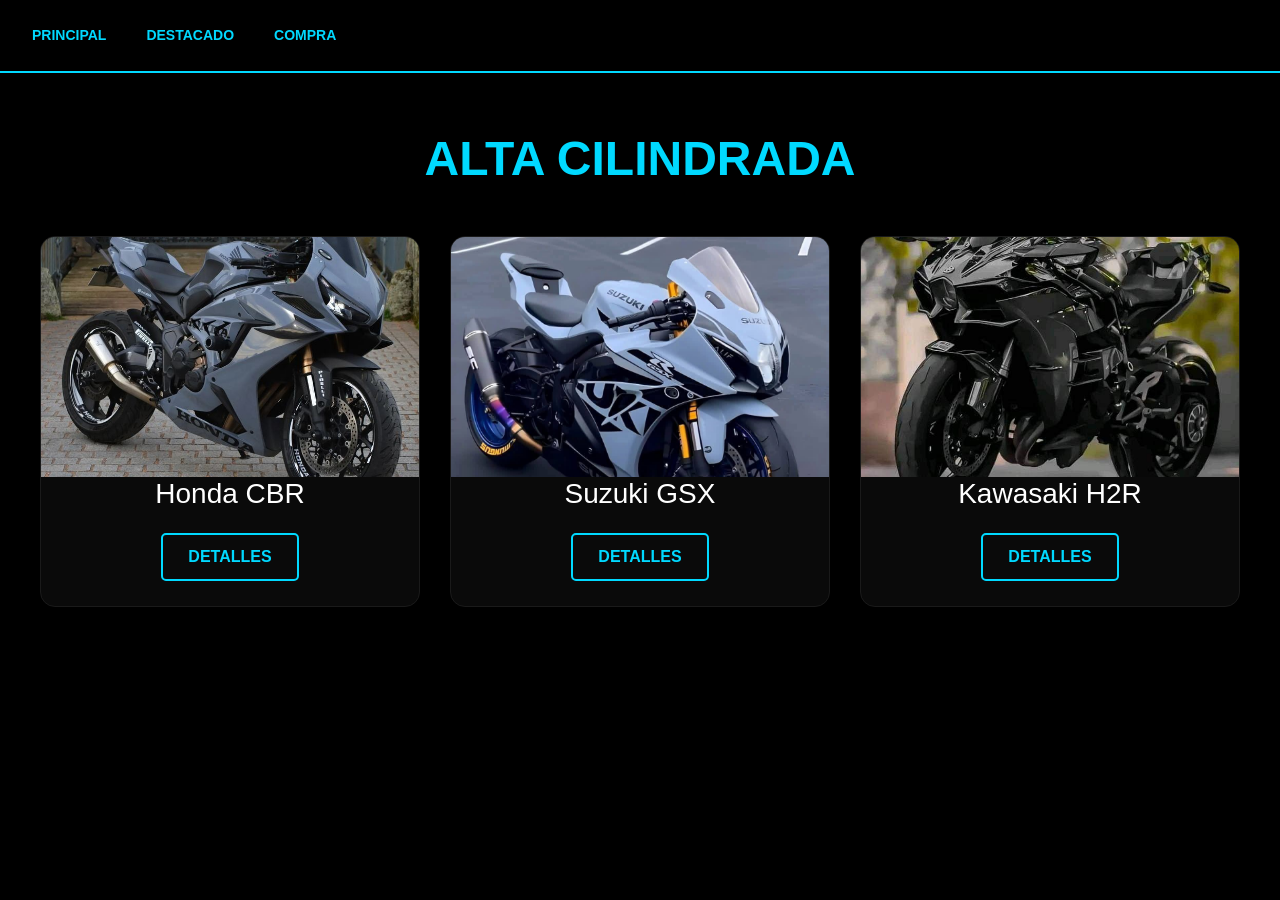
==== paginaangel/alta.html @ e5d75e0e "Agregar proyecto examen elmer" ====
<!DOCTYPE html>
<html lang="es">
<head>
    <meta charset="UTF-8">
    <meta name="viewport" content="width=device-width, initial-scale=1.0">
    <title>Alta Cilindrada | S.A.S.A</title>
    <link href="https://cdn.jsdelivr.net/npm/bootstrap@5.3.3/dist/css/bootstrap.min.css" rel="stylesheet">
    <style>
        body { margin: 0; font-family: Arial, sans-serif; background-color: #000; color: white; text-align: center; }
        .navbar-custom { background-color: #000 !important; border-bottom: 2px solid #00d9ff; padding: 15px 0; }
        .navbar-custom .nav-link { color: #00d9ff !important; font-weight: bold; text-transform: uppercase; font-size: 14px; padding: 10px 20px !important; }
        .navbar-custom .navbar-toggler { border-color: #00d9ff; margin-right: 15px; }
        .navbar-custom .navbar-toggler-icon { background-image: url("data:image/svg+xml;charset=utf8,%3Csvg viewBox='0 0 30 30' xmlns='http://www.w3.org/2000/svg'%3E%3Cpath stroke='%2300d9ff' stroke-width='2' stroke-linecap='round' stroke-miterlimit='10' d='M4 7h22M4 15h22M4 23h22'/%3E%3C/svg%3E"); }
        
        .titulo-seccion { margin-top: 130px; font-size: 3rem; color: #00d9ff; text-transform: uppercase; font-weight: bold; }
        .grid-motos { display: grid; grid-template-columns: repeat(auto-fit, minmax(300px, 1fr)); gap: 30px; padding: 40px; max-width: 1400px; margin: 0 auto; }
        .card-moto { background: #0a0a0a; border: 1px solid #1a1a1a; border-radius: 15px; padding-bottom: 25px; overflow: hidden; transition: 0.4s; }
        .card-moto:hover { border-color: #00d9ff; transform: translateY(-10px); }
        .card-moto img { width: 100%; height: 240px; object-fit: cover; }
        .btn-ver { display: inline-block; padding: 10px 25px; border: 2px solid #00d9ff; color: #00d9ff; text-decoration: none; border-radius: 5px; font-weight: bold; margin-top: 15px; }
        .btn-ver:hover { background: #00d9ff; color: black; }
    </style>
</head>
<body>

    <nav class="navbar navbar-expand-lg navbar-custom fixed-top">
      <div class="container-fluid">
        <button class="navbar-toggler" type="button" data-bs-toggle="collapse" data-bs-target="#navbarNav">
          <span class="navbar-toggler-icon"></span>
        </button>
        <div class="collapse navbar-collapse" id="navbarNav">
          <ul class="navbar-nav">
            <li class="nav-item"><a class="nav-link" href="index.html#inicio">Principal</a></li>
            <li class="nav-item"><a class="nav-link" href="index.html#especial">Destacado</a></li>
            <li class="nav-item"><a class="nav-link" href="index.html#compra">Compra</a></li>
          </ul>
        </div>
      </div>
    </nav>

    <h1 class="titulo-seccion">Alta Cilindrada</h1>
    <div class="grid-motos">
        <div class="card-moto">
            <img src="img/CBR.jpg">
            <h3>Honda CBR</h3>
            <a href="cbr.html" class="btn-ver">DETALLES</a>
        </div>
        <div class="card-moto">
            <img src="img/GSX.jpg">
            <h3>Suzuki GSX</h3>
            <a href="gsx.html" class="btn-ver">DETALLES</a>
        </div>
        <div class="card-moto">
            <img src="img/h2r.jpg">
            <h3>Kawasaki H2R</h3>
            <a href="h2r.html" class="btn-ver">DETALLES</a>
        </div>
    </div>

    <script src="https://cdn.jsdelivr.net/npm/bootstrap@5.3.3/dist/js/bootstrap.bundle.min.js"></script>
</body>
</html>
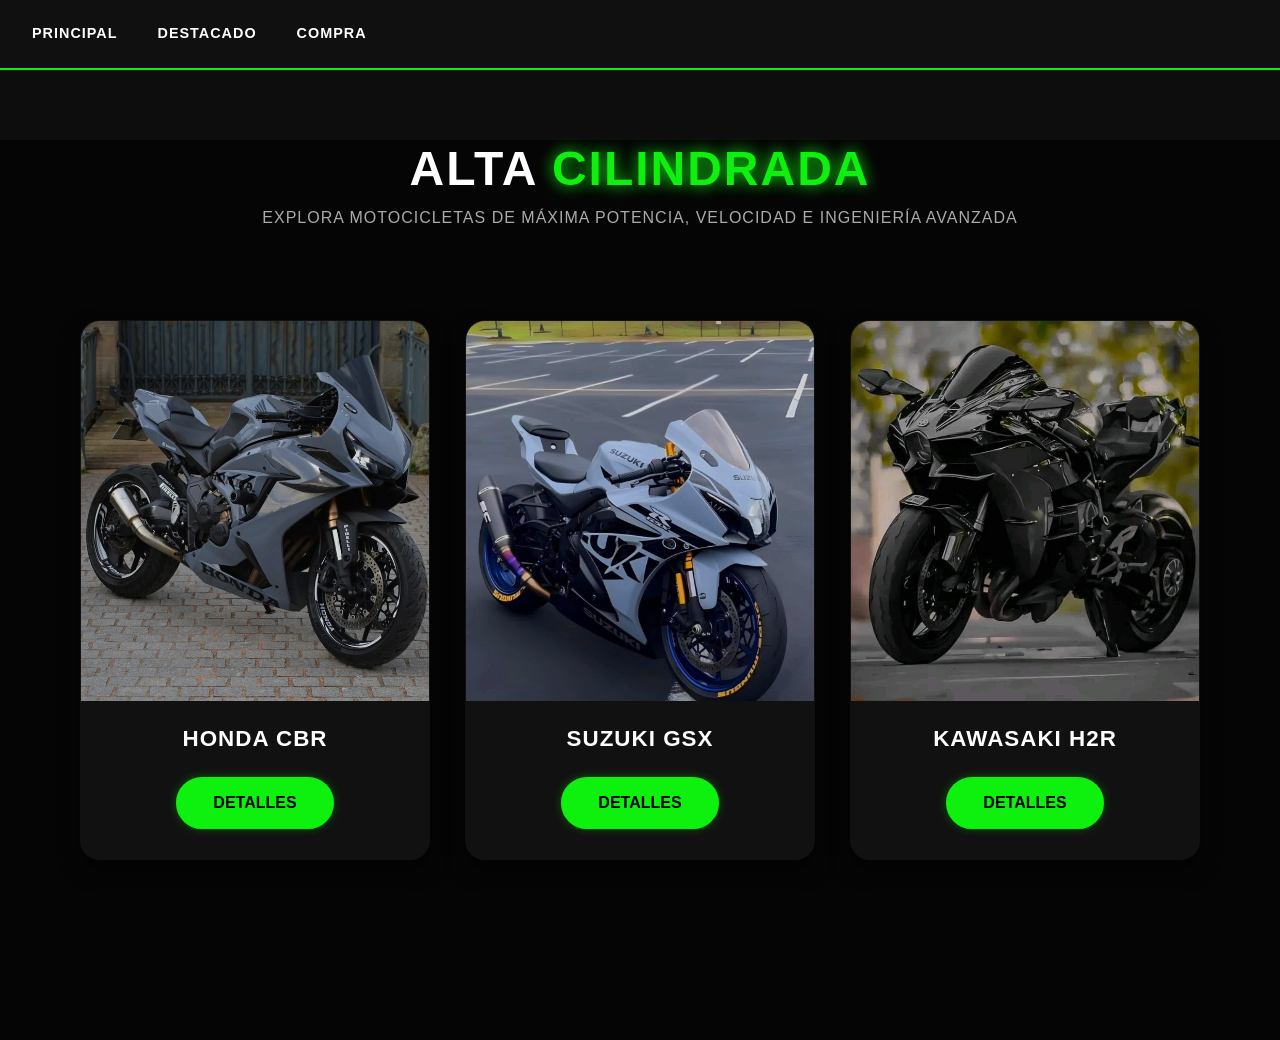
==== commit 49c46fdb: "Agregar proyecto elmer examen" ====
--- a/paginaangel/alta.html
+++ b/paginaangel/alta.html
@@ -4,57 +4,230 @@
     <meta charset="UTF-8">
     <meta name="viewport" content="width=device-width, initial-scale=1.0">
     <title>Alta Cilindrada | S.A.S.A</title>
-    <link href="https://cdn.jsdelivr.net/npm/bootstrap@5.3.3/dist/css/bootstrap.min.css" rel="stylesheet">
+    
+    <link href="https://cdn.jsdelivr.net/npm/bootstrap@5.3.3/dist/css/bootstrap.min.css" rel="stylesheet" integrity="sha384-QWTKZyjpPEjISv5WaRU9OFeRpok6YctnYmDr5pNlyT2bRjXh0JMhjY6hW+ALEwIH" crossorigin="anonymous">
+
     <style>
-        body { margin: 0; font-family: Arial, sans-serif; background-color: #000; color: white; text-align: center; }
-        .navbar-custom { background-color: #000 !important; border-bottom: 2px solid #00d9ff; padding: 15px 0; }
-        .navbar-custom .nav-link { color: #00d9ff !important; font-weight: bold; text-transform: uppercase; font-size: 14px; padding: 10px 20px !important; }
-        .navbar-custom .navbar-toggler { border-color: #00d9ff; margin-right: 15px; }
-        .navbar-custom .navbar-toggler-icon { background-image: url("data:image/svg+xml;charset=utf8,%3Csvg viewBox='0 0 30 30' xmlns='http://www.w3.org/2000/svg'%3E%3Cpath stroke='%2300d9ff' stroke-width='2' stroke-linecap='round' stroke-miterlimit='10' d='M4 7h22M4 15h22M4 23h22'/%3E%3C/svg%3E"); }
-        
-        .titulo-seccion { margin-top: 130px; font-size: 3rem; color: #00d9ff; text-transform: uppercase; font-weight: bold; }
-        .grid-motos { display: grid; grid-template-columns: repeat(auto-fit, minmax(300px, 1fr)); gap: 30px; padding: 40px; max-width: 1400px; margin: 0 auto; }
-        .card-moto { background: #0a0a0a; border: 1px solid #1a1a1a; border-radius: 15px; padding-bottom: 25px; overflow: hidden; transition: 0.4s; }
-        .card-moto:hover { border-color: #00d9ff; transform: translateY(-10px); }
-        .card-moto img { width: 100%; height: 240px; object-fit: cover; }
-        .btn-ver { display: inline-block; padding: 10px 25px; border: 2px solid #00d9ff; color: #00d9ff; text-decoration: none; border-radius: 5px; font-weight: bold; margin-top: 15px; }
-        .btn-ver:hover { background: #00d9ff; color: black; }
+        /* ==========================================================================
+           1. CONFIGURACIÓN GENERAL Y VARIABLES (ESTILO UNIFICADO)
+           ========================================================================== */
+        :root {
+            --color-background: #0d0d0d;
+            --color-neon-primary: #0ef10e; /* Verde neón */
+            --color-neon-secondary: #00ffff; /* Cian neón */
+            --color-text-light: #ffffff;
+            --color-text-muted: #aaaaaa;
+            --color-card-bg: #111111;
+            --color-navbar-bg: rgba(17, 17, 17, 0.95);
+            --font-main: Arial, sans-serif;
+        }
+
+        body { 
+            margin: 0; 
+            font-family: var(--font-main); 
+            background-color: var(--color-background); 
+            color: var(--color-text-light); 
+            text-align: center;
+            overflow-x: hidden;
+            scroll-behavior: smooth;
+            /* Textura fija de fondo aplicada */
+            background-image: url('img/fondo.jpeg');
+            background-repeat: repeat;
+            background-attachment: fixed;
+            background-position: center;
+        }
+
+        /* Capa oscura para legibilidad sobre el fondo texturizado */
+        .content-overlay {
+            background-color: rgba(0, 0, 0, 0.65);
+            min-height: 100vh;
+            width: 100%;
+            padding-bottom: 60px;
+        }
+
+        /* ==========================================================================
+           2. NAVBAR / ENCABEZADO CON BLUR Y LÍNEA VERDE
+           ========================================================================== */
+        .navbar-custom {
+            background-color: var(--color-navbar-bg) !important;
+            backdrop-filter: blur(10px);
+            border-bottom: 2px solid var(--color-neon-primary);
+            padding: 15px 0;
+        }
+        
+        .navbar-custom .nav-link {
+            color: var(--color-text-light) !important;
+            font-weight: 600;
+            text-transform: uppercase;
+            font-size: 0.9rem;
+            letter-spacing: 1px;
+            padding: 8px 20px !important;
+            transition: all 0.3s ease;
+        }
+        
+        .navbar-custom .nav-link:hover {
+            color: var(--color-neon-primary) !important;
+            text-shadow: 0 0 8px var(--color-neon-primary);
+            background: transparent !important;
+        }
+
+        /* Toggler de hamburguesa adaptado */
+        .navbar-custom .navbar-toggler {
+            border-color: var(--color-neon-primary);
+            margin-right: 15px;
+        }
+        .navbar-custom .navbar-toggler-icon {
+            background-image: url("data:image/svg+xml;charset=utf8,%3Csvg viewBox='0 0 30 30' xmlns='http://www.w3.org/2000/svg'%3E%3Cpath stroke='%230ef10e' stroke-width='2' stroke-linecap='round' stroke-miterlimit='10' d='M4 7h22M4 15h22M4 23h22'/%3E%3C/svg%3E");
+        }
+
+        /* ==========================================================================
+           3. TITULOS DE LA SECCIÓN
+           ========================================================================== */
+        .titulo-seccion { 
+            margin-top: 140px; 
+            font-size: 3rem; 
+            color: var(--color-text-light); 
+            text-transform: uppercase; 
+            font-weight: bold;
+            letter-spacing: 2px;
+        }
+
+        .titulo-seccion span {
+            color: var(--color-neon-primary);
+            text-shadow: 0 0 15px var(--color-neon-primary);
+        }
+
+        .subtitulo {
+            color: var(--color-text-muted);
+            text-transform: uppercase;
+            letter-spacing: 1px;
+            margin-bottom: 50px;
+            font-size: 1rem;
+        }
+
+        /* ==========================================================================
+           4. GRID DE TARJETAS (EFECTO FLOTANTE Y BORDE NEÓN)
+           ========================================================================== */
+        .grid-motos { 
+            display: grid; 
+            grid-template-columns: repeat(auto-fit, minmax(300px, 1fr)); 
+            gap: 35px; 
+            padding: 40px; 
+            max-width: 1200px; 
+            margin: 0 auto; 
+        }
+
+        .card-moto { 
+            background-color: var(--color-card-bg) !important; 
+            border-radius: 20px; 
+            padding-bottom: 30px; 
+            overflow: hidden; 
+            transition: all 0.4s ease; 
+            box-shadow: 0 10px 20px rgba(0, 0, 0, 0.5);
+            border: 1px solid transparent;
+        }
+        
+        /* Efecto de iluminación al pasar el ratón */
+        .card-moto:hover { 
+            transform: translateY(-15px) scale(1.02);
+            box-shadow: 0 20px 40px rgba(0, 255, 0, 0.25), 0 0 15px var(--color-neon-primary);
+            border: 1px solid var(--color-neon-primary);
+        }
+        
+        .card-moto img { 
+            width: 100%; 
+            height: 380px; /* Unificado con el tamaño vertical de las otras secciones */
+            object-fit: cover; 
+            filter: brightness(0.85);
+            transition: all 0.4s ease;
+        }
+
+        .card-moto:hover img {
+            filter: brightness(1);
+        }
+        
+        .card-moto h3 { 
+            margin: 25px 0 15px; 
+            text-transform: uppercase; 
+            font-size: 1.4rem; 
+            color: var(--color-text-light);
+            letter-spacing: 1px;
+            font-weight: bold;
+        }
+
+        .card-moto:hover h3 {
+            color: var(--color-neon-primary);
+            text-shadow: 0 0 10px var(--color-neon-primary);
+        }
+        
+        /* Botón estilizado tipo neón */
+        .btn-ver { 
+            display: inline-block; 
+            padding: 12px 35px; 
+            background-color: var(--color-neon-primary);
+            color: #000000 !important; 
+            text-decoration: none; 
+            border-radius: 50px; 
+            font-weight: 700; 
+            margin-top: 10px;
+            text-transform: uppercase;
+            border: 2px solid var(--color-neon-primary);
+            transition: all 0.3s ease;
+            box-shadow: 0 0 10px rgba(0, 255, 0, 0.3);
+        }
+        
+        .btn-ver:hover { 
+            background-color: transparent;
+            color: var(--color-neon-primary) !important;
+            box-shadow: 0 0 20px rgba(0, 255, 0, 0.6);
+            transform: scale(1.05);
+        }
     </style>
 </head>
 <body>
 
-    <nav class="navbar navbar-expand-lg navbar-custom fixed-top">
-      <div class="container-fluid">
-        <button class="navbar-toggler" type="button" data-bs-toggle="collapse" data-bs-target="#navbarNav">
-          <span class="navbar-toggler-icon"></span>
-        </button>
-        <div class="collapse navbar-collapse" id="navbarNav">
-          <ul class="navbar-nav">
-            <li class="nav-item"><a class="nav-link" href="index.html#inicio">Principal</a></li>
-            <li class="nav-item"><a class="nav-link" href="index.html#especial">Destacado</a></li>
-            <li class="nav-item"><a class="nav-link" href="index.html#compra">Compra</a></li>
-          </ul>
+    <div class="content-overlay">
+
+        <nav class="navbar navbar-expand-lg navbar-custom fixed-top">
+          <div class="container-fluid">
+            <button class="navbar-toggler" type="button" data-bs-toggle="collapse" data-bs-target="#navbarNav">
+              <span class="navbar-toggler-icon"></span>
+            </button>
+            <div class="collapse navbar-collapse" id="navbarNav">
+              <ul class="navbar-nav">
+                <li class="nav-item"><a class="nav-link" href="index.html#inicio">Principal</a></li>
+                <li class="nav-item"><a class="nav-link" href="index.html#especial">Destacado</a></li>
+                <li class="nav-item"><a class="nav-link" href="index.html#compra">Compra</a></li>
+              </ul>
+            </div>
+          </div>
+        </nav>
+
+        <h1 class="titulo-seccion">Alta <span>Cilindrada</span></h1>
+        <p class="subtitulo">Explora motocicletas de máxima potencia, velocidad e ingeniería avanzada</p>
+
+        <div class="grid-motos">
+            
+            <div class="card-moto">
+                <img src="img/CBR.jpg" alt="Honda CBR">
+                <h3>Honda CBR</h3>
+                <a href="cbr.html" class="btn-ver">DETALLES</a>
+            </div>
+
+            <div class="card-moto">
+                <img src="img/GSX.jpg" alt="Suzuki GSX">
+                <h3>Suzuki GSX</h3>
+                <a href="gsx.html" class="btn-ver">DETALLES</a>
+            </div>
+
+            <div class="card-moto">
+                <img src="img/h2r.jpg" alt="Kawasaki H2R">
+                <h3>Kawasaki H2R</h3>
+                <a href="h2r.html" class="btn-ver">DETALLES</a>
+            </div>
+
         </div>
-      </div>
-    </nav>
-
-    <h1 class="titulo-seccion">Alta Cilindrada</h1>
-    <div class="grid-motos">
-        <div class="card-moto">
-            <img src="img/CBR.jpg">
-            <h3>Honda CBR</h3>
-            <a href="cbr.html" class="btn-ver">DETALLES</a>
-        </div>
-        <div class="card-moto">
-            <img src="img/GSX.jpg">
-            <h3>Suzuki GSX</h3>
-            <a href="gsx.html" class="btn-ver">DETALLES</a>
-        </div>
-        <div class="card-moto">
-            <img src="img/h2r.jpg">
-            <h3>Kawasaki H2R</h3>
-            <a href="h2r.html" class="btn-ver">DETALLES</a>
-        </div>
+
     </div>
 
     <script src="https://cdn.jsdelivr.net/npm/bootstrap@5.3.3/dist/js/bootstrap.bundle.min.js"></script>
